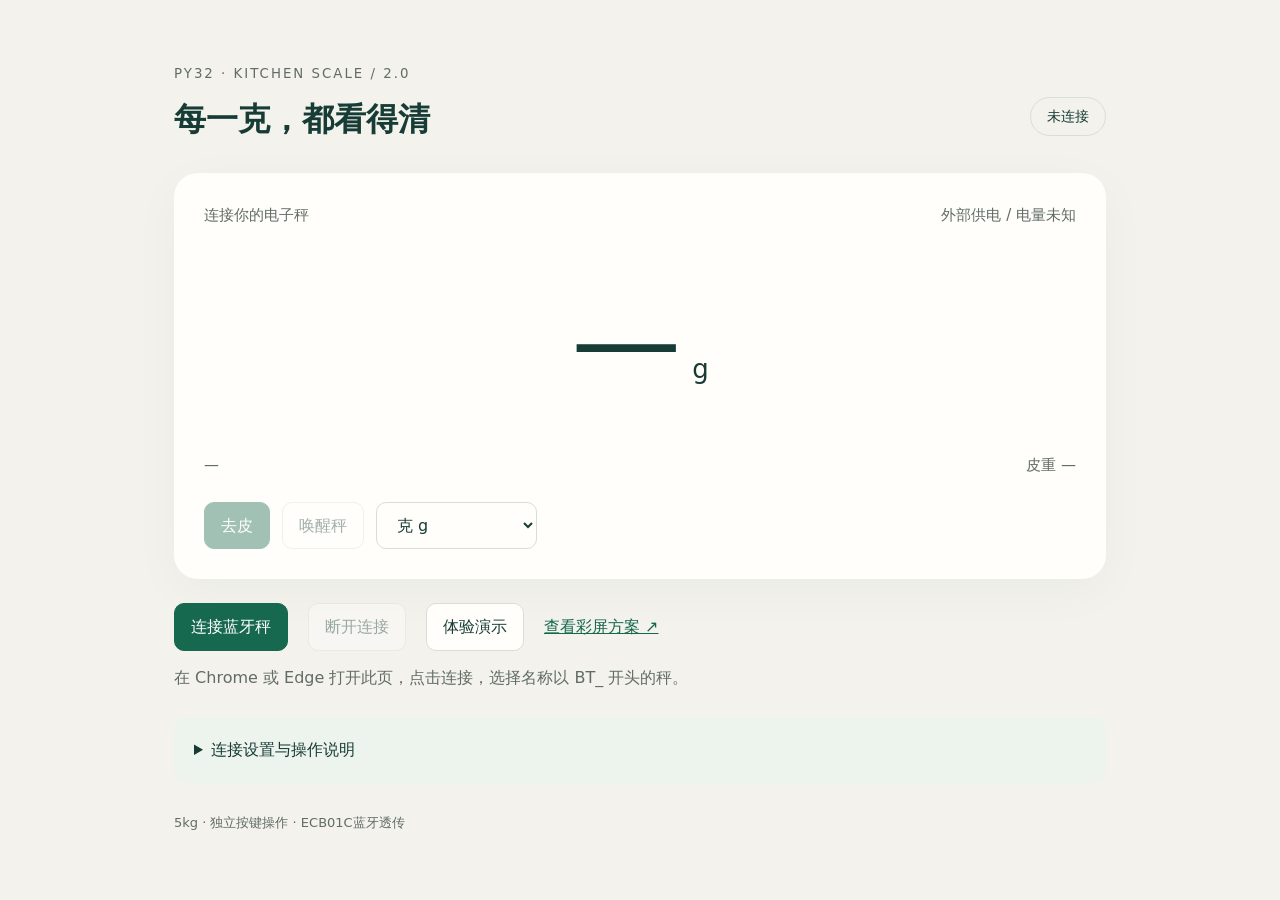
==== web/index.html @ 15705e33 "Complete board controls, power monitoring and BLE client for v2.0.0" ====
<!doctype html>
<html lang="zh-CN"><head><meta charset="utf-8"><meta name="viewport" content="width=device-width,initial-scale=1">
<title>厨房秤 · 蓝牙称重</title><link rel="stylesheet" href="style.css"></head>
<body><main>
<header><div><small>PY32 · KITCHEN SCALE / 2.0</small><h1>每一克，都看得清</h1></div><span id="connection" class="pill">未连接</span></header>
<section class="scale"><div class="topline"><span id="state">连接你的电子秤</span><span id="power">外部供电 / 电量未知</span></div>
<div class="reading"><strong id="weight">—</strong><span id="unit">g</span></div>
<div class="topline"><span id="stability">等待数据</span><span id="tare-info">皮重 —</span></div>
<div class="actions"><button id="tare" class="primary" aria-label="去皮 / 归零净重" disabled>去皮</button><button id="wake" disabled>唤醒秤</button><select id="units" aria-label="显示单位"><option value="g">克 g</option><option value="kg">千克 kg</option><option value="oz">盎司 oz</option><option value="lb">磅 / 盎司 lb:oz</option></select></div>
</section>
<section class="toolbar"><button id="connect" class="primary">连接蓝牙秤</button><button id="disconnect" disabled>断开连接</button><button id="demo">体验演示</button><a href="tft-preview.html">查看彩屏方案 ↗</a></section>
<p id="message" role="status" aria-live="polite">在 Chrome 或 Edge 打开此页，点击连接，选择名称以 BT_ 开头的秤。</p>
<details><summary>连接设置与操作说明</summary>
<p>先在秤上用20g砝码完成标定。放容器，等待“稳定”，点击去皮；移走容器会显示负净重。标定和所有设备设置也可直接用秤上的SW4完成。</p>
<label>服务 UUID <input id="service" value="fff0"></label><label>通知 UUID <input id="notify" value="fff1"></label><label>写入 UUID <input id="write" value="fff2"></label>
<p>外部供电的电池百分比显示为未知。断线后页面自动重连并重新订阅；连续3秒没有重量帧时清空旧读数。页面的单位转换只影响本页。</p>
<p>电脑使用 <code>python -m http.server 8765 --directory web --bind 127.0.0.1</code>，打开 <code>http://localhost:8765</code>。Android平板使用支持Web Bluetooth的Chrome及HTTPS地址；iPad可使用原生BLE客户端连接FFF0服务，协议见仓库文档。</p>
</details>
<footer>5kg · 独立按键操作 · ECB01C蓝牙透传 <span id="counter"></span></footer>
</main><script type="module" src="app.mjs"></script></body></html>
---- web/style.css ----
:root{color-scheme:light dark;--bg:#f3f2ed;--card:#fffefa;--ink:#173c36;--muted:#626c66;--line:#d8dfd6;--accent:#16684f;--sub:#edf3ed}*{box-sizing:border-box}body{margin:0;background:var(--bg);color:var(--ink);font:16px/1.6 system-ui,"Microsoft YaHei",sans-serif}main{max-width:980px;margin:60px auto;padding:0 24px}header,.topline,.toolbar,footer{display:flex;justify-content:space-between;gap:20px;align-items:center}h1{font-size:32px;font-weight:600;margin:8px 0 28px}small{letter-spacing:2px;color:var(--muted)}.pill{border:1px solid var(--line);border-radius:40px;padding:7px 16px;font-size:14px;white-space:nowrap}.scale{border-radius:24px;padding:30px;background:var(--card);box-shadow:0 12px 50px #173c3609}.topline{color:var(--muted);font-size:15px}.reading{display:flex;justify-content:center;align-items:baseline;gap:14px;padding:25px 0;font-variant-numeric:tabular-nums}.reading strong{font-size:clamp(54px,12vw,110px);font-weight:500;letter-spacing:-3px}.reading span{font-size:26px}.actions{display:flex;gap:12px;margin-top:25px;flex-wrap:wrap}button,select,input{font:inherit;padding:10px 16px;border-radius:10px;border:1px solid var(--line);background:var(--card);color:var(--ink)}button{cursor:pointer}button.primary{background:var(--accent);border-color:var(--accent);color:#fff}button:disabled{opacity:.4;cursor:default}a{color:var(--accent)}.toolbar{justify-content:flex-start;flex-wrap:wrap;margin:24px 0 14px}#message{min-height:30px;color:var(--muted)}details{margin:22px 0;padding:20px;background:var(--sub);border-radius:12px}summary{cursor:pointer}label{white-space:nowrap;display:flex;align-items:center;gap:12px;margin:10px 0}input{min-width:0;max-width:400px;width:70%}p{margin:12px 0}code{overflow-wrap:anywhere}footer{font-size:13px;color:var(--muted);margin-top:30px}@media(max-width:600px){main{margin:24px auto;padding:0 14px}header{align-items:flex-start}h1{font-size:24px}.scale{padding:20px}.topline{font-size:13px}.actions{display:grid;grid-template-columns:1fr 1fr}.actions select{grid-column:1/-1}.actions button{white-space:nowrap}.toolbar{gap:8px}}@media(prefers-color-scheme:dark){:root{--bg:#12211f;--card:#1c302b;--ink:#e0ece3;--muted:#a0b9ac;--line:#39594e;--accent:#248267;--sub:#1a2c27}}
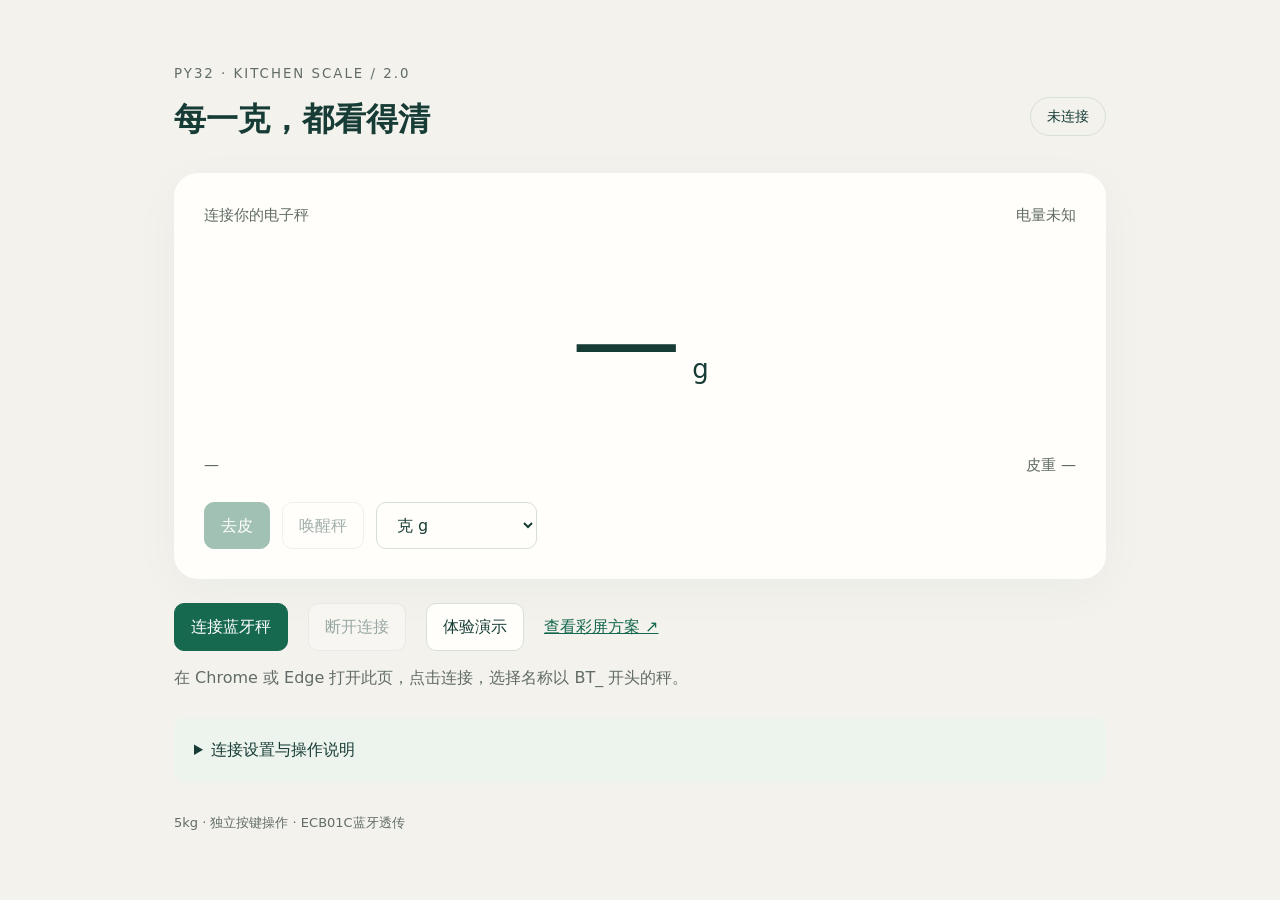
==== commit bd29062d: "Simplify scale controls and hold the empty reading" ====
--- a/web/index.html
+++ b/web/index.html
@@ -3,7 +3,7 @@
 <title>厨房秤 · 蓝牙称重</title><link rel="stylesheet" href="style.css"></head>
 <body><main>
 <header><div><small>PY32 · KITCHEN SCALE / 2.0</small><h1>每一克，都看得清</h1></div><span id="connection" class="pill">未连接</span></header>
-<section class="scale"><div class="topline"><span id="state">连接你的电子秤</span><span id="power">外部供电 / 电量未知</span></div>
+<section class="scale"><div class="topline"><span id="state">连接你的电子秤</span><span id="power">电量未知</span></div>
 <div class="reading"><strong id="weight">—</strong><span id="unit">g</span></div>
 <div class="topline"><span id="stability">等待数据</span><span id="tare-info">皮重 —</span></div>
 <div class="actions"><button id="tare" class="primary" aria-label="去皮 / 归零净重" disabled>去皮</button><button id="wake" disabled>唤醒秤</button><select id="units" aria-label="显示单位"><option value="g">克 g</option><option value="kg">千克 kg</option><option value="oz">盎司 oz</option><option value="lb">磅 / 盎司 lb:oz</option></select></div>
@@ -13,7 +13,7 @@
 <details><summary>连接设置与操作说明</summary>
 <p>先在秤上用20g砝码完成标定。放容器，等待“稳定”，点击去皮；移走容器会显示负净重。标定和所有设备设置也可直接用秤上的SW4完成。</p>
 <label>服务 UUID <input id="service" value="fff0"></label><label>通知 UUID <input id="notify" value="fff1"></label><label>写入 UUID <input id="write" value="fff2"></label>
-<p>外部供电的电池百分比显示为未知。断线后页面自动重连并重新订阅；连续3秒没有重量帧时清空旧读数。页面的单位转换只影响本页。</p>
+<p>电量按两节碱性电池的电压估算。断线后页面自动重连并重新订阅，连续3秒没有重量帧时清空旧读数。页面的单位转换只影响本页。</p>
 <p>电脑使用 <code>python -m http.server 8765 --directory web --bind 127.0.0.1</code>，打开 <code>http://localhost:8765</code>。Android平板使用支持Web Bluetooth的Chrome及HTTPS地址；iPad可使用原生BLE客户端连接FFF0服务，协议见仓库文档。</p>
 </details>
 <footer>5kg · 独立按键操作 · ECB01C蓝牙透传 <span id="counter"></span></footer>
